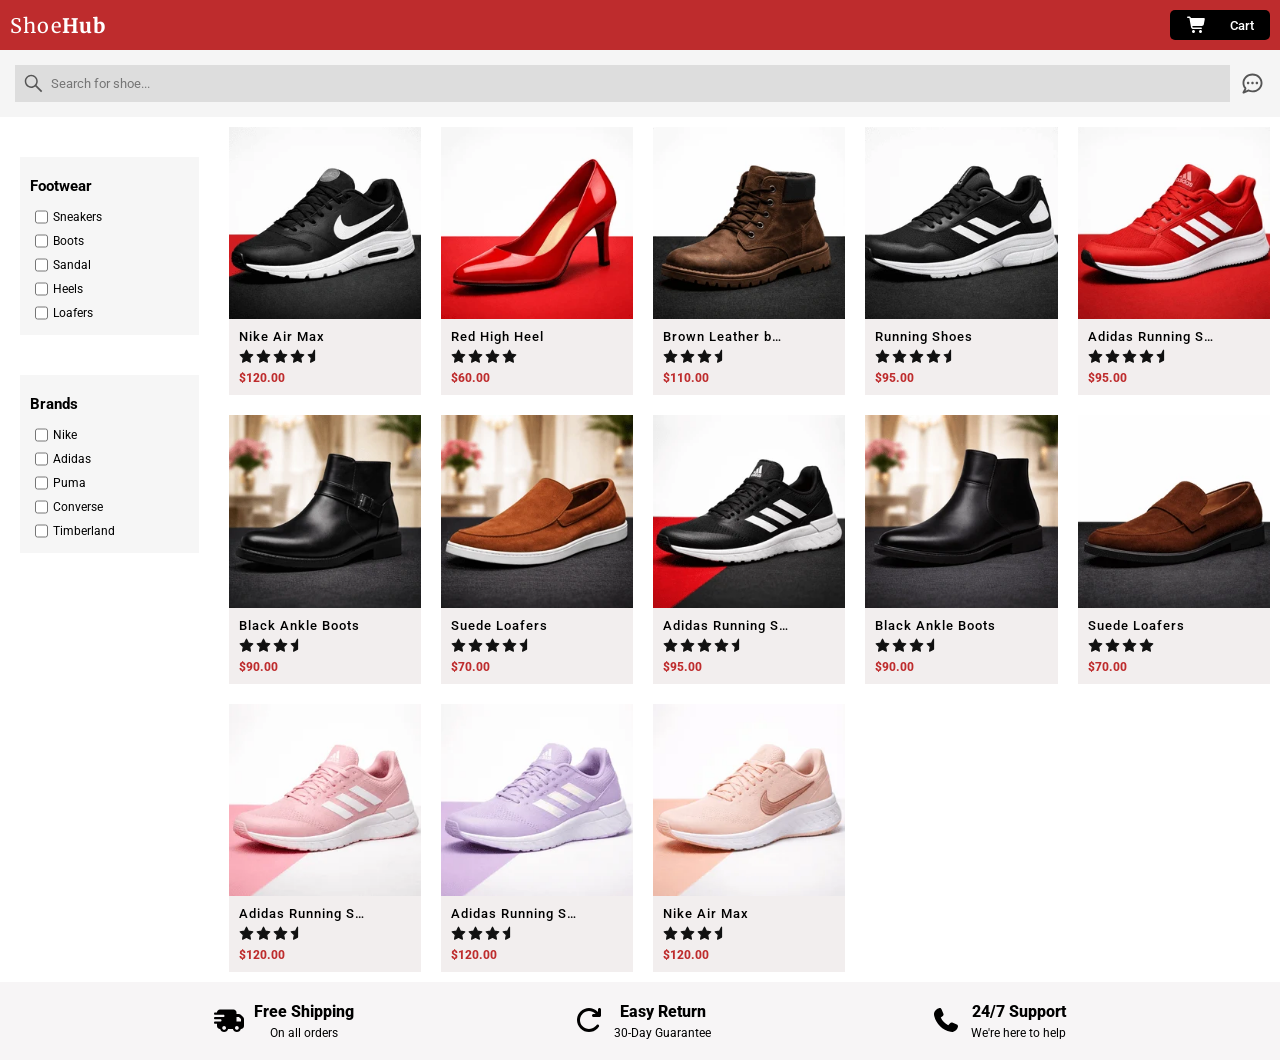
==== index.html @ 01b96611 "Added a footer" ====
<!DOCTYPE html>
<html lang="en">

<head>
    <meta charset="UTF-8">
    <meta name="viewport" content="width=device-width, initial-scale=1.0">
    <meta name="keywords"
        content="streetwear sneakers, trendy shoes, sneaker shop, affordable kicks, men's sneakers, women's footwear, casual shoes, ShoeHub online store, shoes">
    <meta name="description"
        content="Shop stylish and affordable shoes at ShoeHub, your go-to online store for trendy sneakers, casual footwear, and everyday comfort">
    <link rel="stylesheet" href="assets/css/style.css">
    <link rel="stylesheet" href="assets/css/media.css">
    <!-- Fonts -->
    <link rel="preconnect" href="https://fonts.googleapis.com">
    <link rel="preconnect" href="https://fonts.gstatic.com" crossorigin>
    <link
        href="https://fonts.googleapis.com/css2?family=Merriweather:ital,opsz,wght@0,18..144,300..900;1,18..144,300..900&family=Montserrat:ital,wght@0,100..900;1,100..900&family=Roboto:ital,wght@0,100..900;1,100..900&display=swap"
        rel="stylesheet">
    <title>Shop</title>
</head>

<body>
    <header>
        <h1 class="logo">Shoe<span>Hub</span></h1>
        <div class="header__icon">
            <button class="header__btn btn"><img src="assets/icon/cart-shopping-solid-full.svg" alt="cart">
                Cart</button>
        </div>
    </header>

    <main>
        <nav>
            <div class="search__container">
                <img src="assets/icon/sistrix-brands-solid-full.svg" alt="search">
                <input type="search" placeholder="Search for shoe...">
            </div>
            <img src="assets/icon/comment-dots-regular-full.svg" alt="chat">
        </nav>
        <div class="container">
            <div class="list">
                <div class="footwear">
                    <h2 class="list__title">Footwear</h2>
                    <div class="footwear__item gen">
                        <input type="checkbox" name="shoe" id="sneaker">
                        <label for="sneaker">Sneakers</label>
                    </div>

                    <div class="footwear__item gen">
                        <input type="checkbox" name="shoe" id="boots">
                        <label for="boots">Boots</label>
                    </div>

                    <div class="footwear__item gen">
                        <input type="checkbox" name="shoe" id="sandal">
                        <label for="sandal">Sandal</label>
                    </div>

                    <div class="footwear__item gen">
                        <input type="checkbox" name="shoe" id="heels">
                        <label for="heels">Heels</label>
                    </div>

                    <div class="footwear__item gen">
                        <input type="checkbox" name="shoe" id="loafers">
                        <label for="loafers">Loafers</label>
                    </div>
                </div>

                <div class="brand">
                    <h2 class="list__title">Brands</h2>

                    <div class="brand__item gen">
                        <input type="checkbox" name="brand" id="nike">
                        <label for="nike">Nike</label>
                    </div>

                    <div class="brand__item gen">
                        <input type="checkbox" name="brand" id="adidas">
                        <label for="adidas">Adidas</label>
                    </div>

                    <div class="brand__item gen">
                        <input type="checkbox" name="brand" id="puma">
                        <label for="puma">Puma</label>
                    </div>

                    <div class="brand__item gen">
                        <input type="checkbox" name="brand" id="converse">
                        <label for="converse">Converse</label>
                    </div>

                    <div class="brand__item gen">
                        <input type="checkbox" name="brand" id="timberland">
                        <label for="timberland">Timberland</label>
                    </div>
                </div>
            </div>
            <div class="item__container">
                <div class="card">
                    <img src="assets/image/shop_item-1-mobile.webp" alt="Nike Air Max">
                    <div class="content">
                        <h3 class="name">Nike Air Max</h3>
                        <div class="rating">
                            <svg width="15" height="15">
                                <use href="/assets/icon/sprite.svg#full-star" />
                            </svg>
                            <svg width="15" height="15">
                                <use href="/assets/icon/sprite.svg#full-star" />
                            </svg>
                            <svg width="15" height="15">
                                <use href="/assets/icon/sprite.svg#full-star" />
                            </svg>
                            <svg width="15" height="15">
                                <use href="/assets/icon/sprite.svg#full-star" />
                            </svg>
                            <svg width="15" height="15">
                                <use href="/assets/icon/sprite.svg#half-star" />
                            </svg>
                        </div>
                        <p class="price">$120.00</p>
                    </div>
                </div>

                <div class="card">
                    <img src="assets/image/shop_item-2-mobile.webp" alt="Red high heel">
                    <div class="content">
                        <h3 class="name">Red High Heel</h3>
                        <div class="rating">
                            <svg width="15" height="15">
                                <use href="/assets/icon/sprite.svg#full-star" />
                            </svg>
                            <svg width="15" height="15">
                                <use href="/assets/icon/sprite.svg#full-star" />
                            </svg>
                            <svg width="15" height="15">
                                <use href="/assets/icon/sprite.svg#full-star" />
                            </svg>
                            <svg width="15" height="15">
                                <use href="/assets/icon/sprite.svg#full-star" />
                            </svg>
                        </div>
                        <p class="price">$60.00</p>
                    </div>
                </div>

                <div class="card">
                    <img src="assets/image/shop_item-3-mobile.webp" alt="Brown Leather Boots">
                    <div class="content">
                        <h3 class="name">Brown Leather boots</h3>
                        <div class="rating">
                            <svg width="15" height="15">
                                <use href="/assets/icon/sprite.svg#full-star" />
                            </svg>
                            <svg width="15" height="15">
                                <use href="/assets/icon/sprite.svg#full-star" />
                            </svg>
                            <svg width="15" height="15">
                                <use href="/assets/icon/sprite.svg#full-star" />
                            </svg>
                            <svg width="15" height="15">
                                <use href="/assets/icon/sprite.svg#half-star" />
                            </svg>
                        </div>
                        <p class="price">$110.00</p>
                    </div>
                </div>

                <div class="card">
                    <img src="assets/image/shop_item-4-mobile.webp" alt="Running Shoe">
                    <div class="content">
                        <h3 class="name">Running Shoes</h3>
                        <div class="rating">
                            <svg width="15" height="15">
                                <use href="/assets/icon/sprite.svg#full-star" />
                            </svg>
                            <svg width="15" height="15">
                                <use href="/assets/icon/sprite.svg#full-star" />
                            </svg>
                            <svg width="15" height="15">
                                <use href="/assets/icon/sprite.svg#full-star" />
                            </svg>
                            <svg width="15" height="15">
                                <use href="/assets/icon/sprite.svg#full-star" />
                            </svg>
                            <svg width="15" height="15">
                                <use href="/assets/icon/sprite.svg#half-star" />
                            </svg>
                        </div>
                        <p class="price">$95.00</p>
                    </div>
                </div>

                <div class="card">
                    <img src="assets/image/shop_item-5-mobile.webp" alt="Adidas Running Shoes">
                    <div class="content">
                        <h3 class="name">Adidas Running Shoes</h3>
                        <div class="rating">
                            <svg width="15" height="15">
                                <use href="/assets/icon/sprite.svg#full-star" />
                            </svg>
                            <svg width="15" height="15">
                                <use href="/assets/icon/sprite.svg#full-star" />
                            </svg>
                            <svg width="15" height="15">
                                <use href="/assets/icon/sprite.svg#full-star" />
                            </svg>
                            <svg width="15" height="15">
                                <use href="/assets/icon/sprite.svg#full-star" />
                            </svg>
                            <svg width="15" height="15">
                                <use href="/assets/icon/sprite.svg#half-star" />
                            </svg>
                        </div>
                        <p class="price">$95.00</p>
                    </div>
                </div>

                <div class="card">
                    <img src="assets/image/shop_item-6-mobile.webp" alt="Black Ankle Boots">
                    <div class="content">
                        <h3 class="name">Black Ankle Boots</h3>
                        <div class="rating">
                            <svg width="15" height="15">
                                <use href="/assets/icon/sprite.svg#full-star" />
                            </svg>
                            <svg width="15" height="15">
                                <use href="/assets/icon/sprite.svg#full-star" />
                            </svg>
                            <svg width="15" height="15">
                                <use href="/assets/icon/sprite.svg#full-star" />
                            </svg>
                            <svg width="15" height="15">
                                <use href="/assets/icon/sprite.svg#half-star" />
                            </svg>
                        </div>
                        <p class="price">$90.00</p>
                    </div>
                </div>

                <div class="card">
                    <img src="assets/image/shop_item-7-mobile.webp" alt="Suede Loafers">
                    <div class="content">
                        <h3 class="name">Suede Loafers</h3>
                        <div class="rating">
                            <svg width="15" height="15">
                                <use href="/assets/icon/sprite.svg#full-star" />
                            </svg>
                            <svg width="15" height="15">
                                <use href="/assets/icon/sprite.svg#full-star" />
                            </svg>
                            <svg width="15" height="15">
                                <use href="/assets/icon/sprite.svg#full-star" />
                            </svg>
                            <svg width="15" height="15">
                                <use href="/assets/icon/sprite.svg#full-star" />
                            </svg>
                            <svg width="15" height="15">
                                <use href="/assets/icon/sprite.svg#half-star" />
                            </svg>
                        </div>
                        <p class="price">$70.00</p>
                    </div>
                </div>

                <div class="card">
                    <img src="assets/image/shop_item-8-mobile.webp" alt="Adidas Running Shoe">
                    <div class="content">
                        <h3 class="name">Adidas Running Shoe</h3>
                        <div class="rating">
                            <svg width="15" height="15">
                                <use href="/assets/icon/sprite.svg#full-star" />
                            </svg>
                            <svg width="15" height="15">
                                <use href="/assets/icon/sprite.svg#full-star" />
                            </svg>
                            <svg width="15" height="15">
                                <use href="/assets/icon/sprite.svg#full-star" />
                            </svg>
                            <svg width="15" height="15">
                                <use href="/assets/icon/sprite.svg#full-star" />
                            </svg>
                            <svg width="15" height="15">
                                <use href="/assets/icon/sprite.svg#half-star" />
                            </svg>
                        </div>
                        <p class="price">$95.00</p>
                    </div>
                </div>

                <div class="card">
                    <img src="assets/image/shop_item-9-mobile.webp" alt="Black Ankle Boots">
                    <div class="content">
                        <h3 class="name">Black Ankle Boots</h3>
                        <div class="rating">
                            <svg width="15" height="15">
                                <use href="/assets/icon/sprite.svg#full-star" />
                            </svg>
                            <svg width="15" height="15">
                                <use href="/assets/icon/sprite.svg#full-star" />
                            </svg>
                            <svg width="15" height="15">
                                <use href="/assets/icon/sprite.svg#full-star" />
                            </svg>
                            <svg width="15" height="15">
                                <use href="/assets/icon/sprite.svg#half-star" />
                            </svg>
                        </div>
                        <p class="price">$90.00</p>
                    </div>
                </div>

                <div class="card">
                    <img src="assets/image/shop_item-10-mobile.webp" alt="Suede Loafers">
                    <div class="content">
                        <h3 class="name">Suede Loafers</h3>
                        <div class="rating">
                            <svg width="15" height="15">
                                <use href="/assets/icon/sprite.svg#full-star" />
                            </svg>
                            <svg width="15" height="15">
                                <use href="/assets/icon/sprite.svg#full-star" />
                            </svg>
                            <svg width="15" height="15">
                                <use href="/assets/icon/sprite.svg#full-star" />
                            </svg>
                            <svg width="15" height="15">
                                <use href="/assets/icon/sprite.svg#full-star" />
                            </svg>
                        </div>
                        <p class="price">$70.00</p>
                    </div>
                </div>

                <div class="card">
                    <img src="assets/image/shop_item-11-mobile.webp" alt="Adidas Running Shoe for Women Pink">
                    <div class="content">
                        <h3 class="name">Adidas Running Shoe Pink</h3>
                        <div class="rating">
                            <svg width="15" height="15">
                                <use href="/assets/icon/sprite.svg#full-star" />
                            </svg>
                            <svg width="15" height="15">
                                <use href="/assets/icon/sprite.svg#full-star" />
                            </svg>
                            <svg width="15" height="15">
                                <use href="/assets/icon/sprite.svg#full-star" />
                            </svg>
                            <svg width="15" height="15">
                                <use href="/assets/icon/sprite.svg#half-star" />
                            </svg>
                        </div>
                        <p class="price">$120.00</p>
                    </div>
                </div>

                <div class="card">
                    <img src="assets/image/shop_item-12-mobile.webp" alt="Adidas Running Shoe for Women Purple">
                    <div class="content">
                        <h3 class="name">Adidas Running Shoe Purple</h3>
                        <div class="rating">
                            <svg width="15" height="15">
                                <use href="/assets/icon/sprite.svg#full-star" />
                            </svg>
                            <svg width="15" height="15">
                                <use href="/assets/icon/sprite.svg#full-star" />
                            </svg>
                            <svg width="15" height="15">
                                <use href="/assets/icon/sprite.svg#full-star" />
                            </svg>
                            <svg width="15" height="15">
                                <use href="/assets/icon/sprite.svg#half-star" />
                            </svg>
                        </div>
                        <p class="price">$120.00</p>
                    </div>
                </div>

                <div class="card">
                    <img src="assets/image/shop_item-13-mobile.webp" alt="Nike Air Max for Women">
                    <div class="content">
                        <h3 class="name">Nike Air Max</h3>
                        <div class="rating">
                            <svg width="15" height="15">
                                <use href="/assets/icon/sprite.svg#full-star" />
                            </svg>
                            <svg width="15" height="15">
                                <use href="/assets/icon/sprite.svg#full-star" />
                            </svg>
                            <svg width="15" height="15">
                                <use href="/assets/icon/sprite.svg#full-star" />
                            </svg>
                            <svg width="15" height="15">
                                <use href="/assets/icon/sprite.svg#half-star" />
                            </svg>
                        </div>
                        <p class="price">$120.00</p>
                    </div>
                </div>

            </div>
        </div>
    </main>
    <footer>
        <div class="service__container">
            <div class="service">
                <div class="service__icon">
                    <img src="/assets/icon/truck-fast-solid-full.svg" alt="Delivery truck">
                </div>
                <p><span>Free Shipping</span>On all orders</p>
            </div>
            <div class="service">
                <div class="service__icon">
                    <img src="/assets/icon/arrow-rotate-right-solid-full.svg" alt="Return service">
                </div>
                <p><span>Easy Return</span>30-Day Guarantee</p>
            </div>
            <div class="service">
                <div class="service__icon">
                    <img src="/assets/icon/phone-solid-full.svg" alt="Phone support">
                </div>
                <p><span>24/7 Support</span>We're here to help</p>
            </div>
        </div>
    </footer>
</body>

</html>
---- assets/css/style.css ----
* {
    margin: 0;
    padding: 0;
    box-sizing: border-box;
}

html {
    font-size: 62.5%;
    /* 16 * 0.625 = 10px */
}

body {
    font-family: "Roboto", sans-serif;
}

header {
    padding: 1rem;
    display: flex;
    justify-content: space-between;
    align-items: center;
    background-color: #be2c2d;
    color: #ffffff;
}

.logo {
    font-family: "Merriweather", sans-serif;
    font-weight: 400;
    letter-spacing: 1px;
}

.logo span {
    font-weight: 800;
}

.header__icon {
    width: 25%;
    max-width: 100px;
}

.header__btn img {
    width: 20px;
    object-fit: contain;
}

.header__btn {
    width: 100%;
    padding: 0.5rem;
    display: flex;
    justify-content: space-around;
    align-items: center;
    border: none;
    outline: none;
    font-family: "Roboto", sans-serif;
    font-weight: 500;
    border-radius: 5px;
    background-color: #000000;
    color: #ffffff;
}

nav {
    position: sticky;
    top: 0;
    z-index: 100;
    padding: 1rem;
    display: flex;
    justify-content: space-between;
    background-color: #f5f5f5;

}

.search__container {
    border: 1px solid #ddd;
    padding: 0 0.5rem;
    display: flex;
    border-radius: 20px;
    background-color: #ddd;
}

input[type="search"] {
    border: none;
    outline: none;
    padding: 0.5rem;
    font-family: "Roboto", sans-serif;
    border-radius: 12px;
    background-color: #ddd;
}

.search__container:focus-within {
    width: 90%;
    transition: 0.2s;
}

input[type="search"]:focus {
    width: 100%;
}

.search__container img {
    width: 25px;
}

nav img {
    width: 25px;
}

.item__container {
    padding: 1rem;
    width: 100%;
    display: grid;
    grid-template-columns: 1fr 1fr;
    gap: 10px;
}

.card {
    display: flex;
    flex-direction: column;
    background-color: #f2eeee;
}

.card img {
    width: 100%;
    object-fit: cover;
}

.content {
    width: 100%;
    padding: 1rem;
    display: flex;
    flex-direction: column;
    gap: 5px;
}

.name {
    font-size: 1.3rem;
    font-weight: 500;
    letter-spacing: 1px;
    white-space: nowrap;
    overflow: hidden;
    text-overflow: ellipsis;
    width: 125px;
}

.rating {
    width: 100%;
}

.price {
    font-size: 1.2rem;
    font-weight: 800;
    color: #be2c2d;
}

.service__container {
    width: 100%;
    display: flex;
    justify-content: space-around;
    background-color: #f7f5f6;
}

.service {
    padding: 10px;
    display: flex;
    flex-direction: column;
    justify-content: center;
    align-items: center;
    gap: 10px;
    text-align: center;
}


.service__icon img {
    width: 30px;

}

.service p span {
    margin-bottom: 5px;
    display: block;
    font-size: 1.6rem;
    font-weight: 800;

}

.service p {
    font-size: 1.2rem;
}

.list {
    display: none;
}
---- assets/css/media.css ----
@media (min-width:500px) {
    .service__container {
        padding: 10px 20px;
        justify-content: space-between;
    }

    .service {
        flex-direction: row;
    }

}

@media (min-width:600px) {
    nav {
        padding: 1.5rem;
    }

    .search__container {
        min-width: 250px;
    }

    input[type="search"] {
        width: 100%;
    }

    .item__container {
        grid-template-columns: repeat(3, 1fr)
    }

}

@media (min-width:768px) {
    .search__container {
        margin-right: 10px;
        width: 100%;
        border-radius: unset;
        padding: 0.5rem;
    }

    input[type="search"] {
        border-radius: unset;
    }

    .item__container {
        grid-template-columns: repeat(4, 1fr)
    }

    .search__container:focus-within {
        width: 100%;
        transition: 0.2s;
    }

    .service__container {
        justify-content: center;
        gap: 10rem;
    }


}

@media (min-width:1000px) {

    .container {
        display: flex;
    }

    .list {
        position: sticky;
        top: 60px;
        align-self: flex-start;
        width: 40%;
        padding: 2rem;
        display: flex;
        flex-direction: column;
    }

    .footwear,
    .brand {
        margin: 2rem 0;
        padding: 1rem;
        background-color: #f6f6f6;
    }

    .list__title {
        margin: 1rem 0;
    }

    .gen {
        padding: 0.5rem;
        display: flex;
        align-content: center;
        gap: 5px;
    }

    .gen label {
        font-size: 1.2rem;
    }

    .item__container {
        gap: 20px;
    }

    .card {
        cursor: pointer;
    }

    .card:hover {
        transform: scale(1.05);
    }

    .card:active {
        transform: scale(1);
    }

    .service__container {
        gap: 20rem;
    }
}

@media (min-width:1200px) {
    .list {
        width: 20%;
    }

    .item__container {
        grid-template-columns: repeat(5, 1fr)
    }
}

@media (min-width:1400px) {

    .item__container {
        grid-template-columns: repeat(6, 1fr)
    }
}
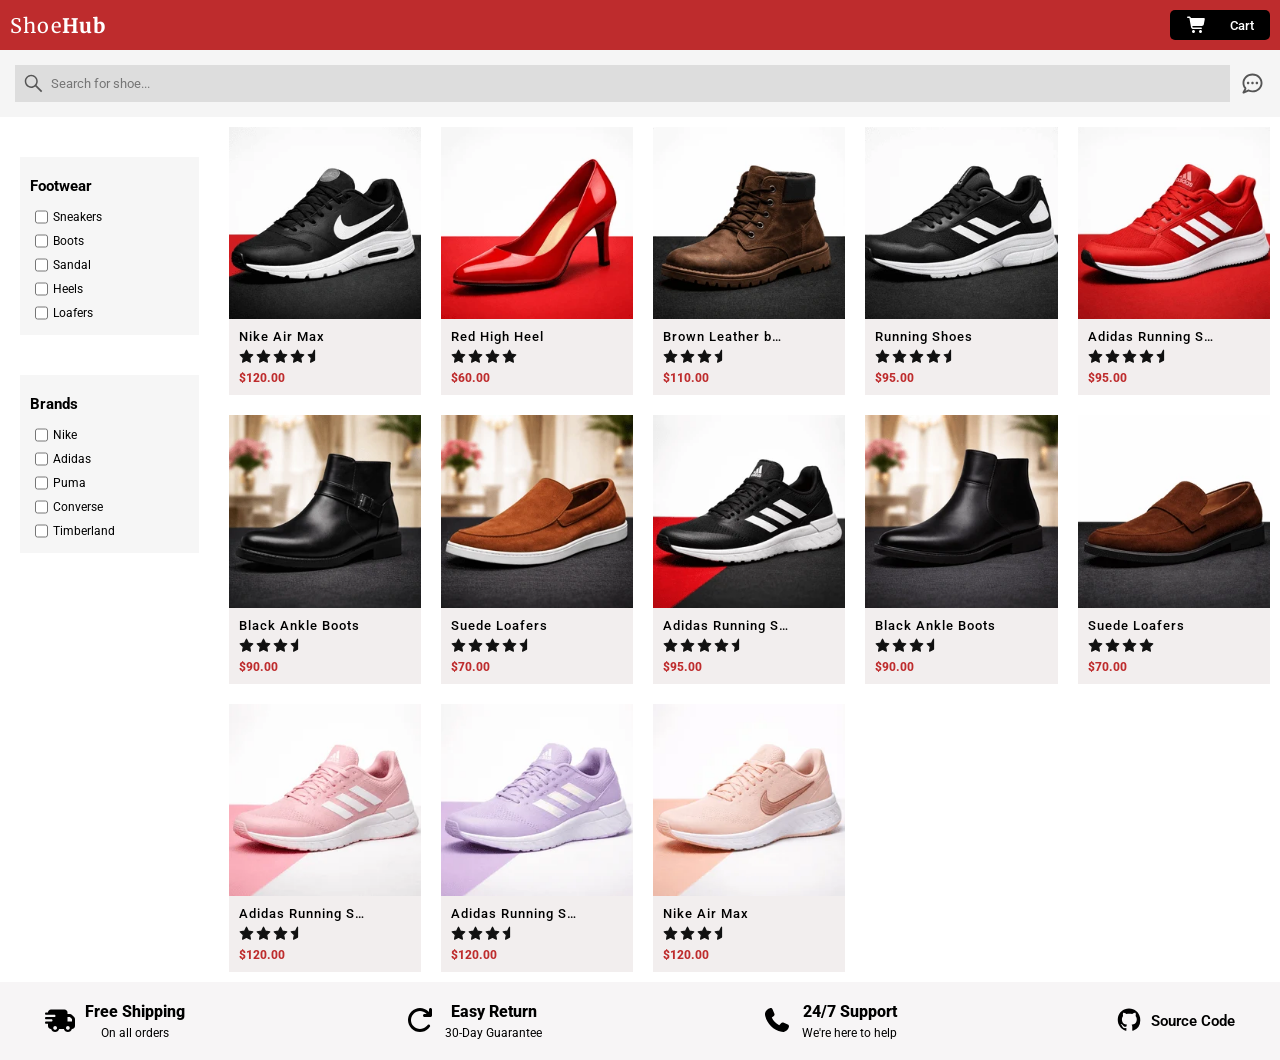
==== commit 149a3993: "Source code link added" ====
--- a/index.html
+++ b/index.html
@@ -420,6 +420,16 @@
                 </div>
                 <p><span>24/7 Support</span>We're here to help</p>
             </div>
+
+            <div class="service">
+                <div class="service__icon">
+                    <svg width="24" height="24">
+                        <use href="/assets/icon/sprite.svg#github-icon" />
+                    </svg>
+                </div>
+                <a href="https://github.com/kibikun/shop-demo" target="_blank" rel="noopener noreferrer"
+                    aria-label="Route to source code">Source Code</a>
+            </div>
         </div>
     </footer>
 </body>
--- a/assets/css/style.css
+++ b/assets/css/style.css
@@ -169,7 +169,6 @@
 
 .service__icon img {
     width: 30px;
-
 }
 
 .service p span {
@@ -184,6 +183,18 @@
     font-size: 1.2rem;
 }
 
+.service a {
+    text-decoration: none;
+    color: #000000;
+    font-size: 1.5rem;
+    font-weight: 600;
+}
+
+.service a:hover {
+    text-decoration: underline;
+    text-underline-offset: 5px;
+}
+
 .list {
     display: none;
 }
--- a/assets/css/media.css
+++ b/assets/css/media.css
@@ -1,4 +1,6 @@
-@media (min-width:500px) {
+@media (min-width:31.25rem)
+/* 500px / 16 = 31.25 */
+    {
     .service__container {
         padding: 10px 20px;
         justify-content: space-between;
@@ -10,7 +12,9 @@
 
 }
 
-@media (min-width:600px) {
+@media (min-width:37.5rem)
+/* 600px / 16 = 37.5 */
+    {
     nav {
         padding: 1.5rem;
     }
@@ -29,7 +33,9 @@
 
 }
 
-@media (min-width:768px) {
+@media (min-width:48rem)
+/* 768px / 16 = 48 */
+    {
     .search__container {
         margin-right: 10px;
         width: 100%;
@@ -58,7 +64,9 @@
 
 }
 
-@media (min-width:1000px) {
+@media (min-width:62.5rem)
+/* 1000px  / 16 = 62.5 */
+    {
 
     .container {
         display: flex;
@@ -117,7 +125,9 @@
     }
 }
 
-@media (min-width:1200px) {
+@media (min-width:75rem)
+/* 1200px / 16 =  */
+    {
     .list {
         width: 20%;
     }
@@ -127,7 +137,9 @@
     }
 }
 
-@media (min-width:1400px) {
+@media (min-width:87.5rem)
+/* 1400px / 16  = 87.5*/
+    {
 
     .item__container {
         grid-template-columns: repeat(6, 1fr)
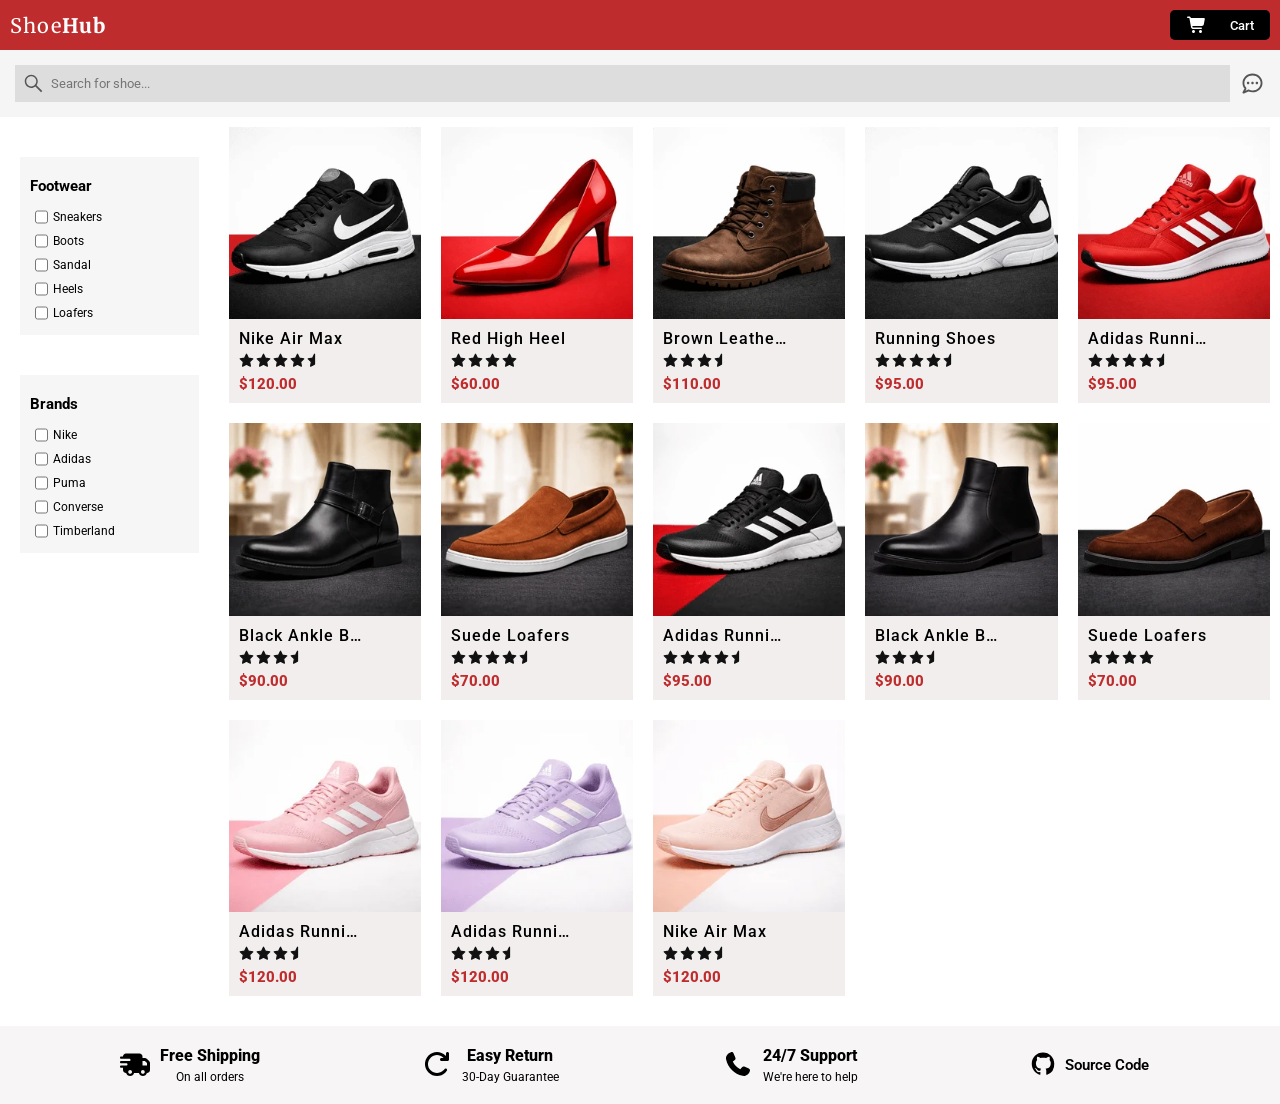
==== commit b54f6f8f: "Convert h3 to h2 for better accessibility" ====
--- a/index.html
+++ b/index.html
@@ -99,7 +99,7 @@
                 <div class="card">
                     <img src="assets/image/shop_item-1-mobile.webp" alt="Nike Air Max">
                     <div class="content">
-                        <h3 class="name">Nike Air Max</h3>
+                        <h2 class="name">Nike Air Max</h2>
                         <div class="rating">
                             <svg width="15" height="15">
                                 <use href="/assets/icon/sprite.svg#full-star" />
@@ -124,7 +124,7 @@
                 <div class="card">
                     <img src="assets/image/shop_item-2-mobile.webp" alt="Red high heel">
                     <div class="content">
-                        <h3 class="name">Red High Heel</h3>
+                        <h2 class="name">Red High Heel</h2>
                         <div class="rating">
                             <svg width="15" height="15">
                                 <use href="/assets/icon/sprite.svg#full-star" />
@@ -146,7 +146,7 @@
                 <div class="card">
                     <img src="assets/image/shop_item-3-mobile.webp" alt="Brown Leather Boots">
                     <div class="content">
-                        <h3 class="name">Brown Leather boots</h3>
+                        <h2 class="name">Brown Leather boots</h2>
                         <div class="rating">
                             <svg width="15" height="15">
                                 <use href="/assets/icon/sprite.svg#full-star" />
@@ -168,7 +168,7 @@
                 <div class="card">
                     <img src="assets/image/shop_item-4-mobile.webp" alt="Running Shoe">
                     <div class="content">
-                        <h3 class="name">Running Shoes</h3>
+                        <h2 class="name">Running Shoes</h2>
                         <div class="rating">
                             <svg width="15" height="15">
                                 <use href="/assets/icon/sprite.svg#full-star" />
@@ -193,7 +193,7 @@
                 <div class="card">
                     <img src="assets/image/shop_item-5-mobile.webp" alt="Adidas Running Shoes">
                     <div class="content">
-                        <h3 class="name">Adidas Running Shoes</h3>
+                        <h2 class="name">Adidas Running Shoes</h2>
                         <div class="rating">
                             <svg width="15" height="15">
                                 <use href="/assets/icon/sprite.svg#full-star" />
@@ -218,7 +218,7 @@
                 <div class="card">
                     <img src="assets/image/shop_item-6-mobile.webp" alt="Black Ankle Boots">
                     <div class="content">
-                        <h3 class="name">Black Ankle Boots</h3>
+                        <h2 class="name">Black Ankle Boots</h2>
                         <div class="rating">
                             <svg width="15" height="15">
                                 <use href="/assets/icon/sprite.svg#full-star" />
@@ -240,7 +240,7 @@
                 <div class="card">
                     <img src="assets/image/shop_item-7-mobile.webp" alt="Suede Loafers">
                     <div class="content">
-                        <h3 class="name">Suede Loafers</h3>
+                        <h2 class="name">Suede Loafers</h2>
                         <div class="rating">
                             <svg width="15" height="15">
                                 <use href="/assets/icon/sprite.svg#full-star" />
@@ -265,7 +265,7 @@
                 <div class="card">
                     <img src="assets/image/shop_item-8-mobile.webp" alt="Adidas Running Shoe">
                     <div class="content">
-                        <h3 class="name">Adidas Running Shoe</h3>
+                        <h2 class="name">Adidas Running Shoe</h2>
                         <div class="rating">
                             <svg width="15" height="15">
                                 <use href="/assets/icon/sprite.svg#full-star" />
@@ -290,7 +290,7 @@
                 <div class="card">
                     <img src="assets/image/shop_item-9-mobile.webp" alt="Black Ankle Boots">
                     <div class="content">
-                        <h3 class="name">Black Ankle Boots</h3>
+                        <h2 class="name">Black Ankle Boots</h2>
                         <div class="rating">
                             <svg width="15" height="15">
                                 <use href="/assets/icon/sprite.svg#full-star" />
@@ -312,7 +312,7 @@
                 <div class="card">
                     <img src="assets/image/shop_item-10-mobile.webp" alt="Suede Loafers">
                     <div class="content">
-                        <h3 class="name">Suede Loafers</h3>
+                        <h2 class="name">Suede Loafers</h2>
                         <div class="rating">
                             <svg width="15" height="15">
                                 <use href="/assets/icon/sprite.svg#full-star" />
@@ -334,7 +334,7 @@
                 <div class="card">
                     <img src="assets/image/shop_item-11-mobile.webp" alt="Adidas Running Shoe for Women Pink">
                     <div class="content">
-                        <h3 class="name">Adidas Running Shoe Pink</h3>
+                        <h2 class="name">Adidas Running Shoe Pink</h2>
                         <div class="rating">
                             <svg width="15" height="15">
                                 <use href="/assets/icon/sprite.svg#full-star" />
@@ -356,7 +356,7 @@
                 <div class="card">
                     <img src="assets/image/shop_item-12-mobile.webp" alt="Adidas Running Shoe for Women Purple">
                     <div class="content">
-                        <h3 class="name">Adidas Running Shoe Purple</h3>
+                        <h2 class="name">Adidas Running Shoe Purple</h2>
                         <div class="rating">
                             <svg width="15" height="15">
                                 <use href="/assets/icon/sprite.svg#full-star" />
@@ -378,7 +378,7 @@
                 <div class="card">
                     <img src="assets/image/shop_item-13-mobile.webp" alt="Nike Air Max for Women">
                     <div class="content">
-                        <h3 class="name">Nike Air Max</h3>
+                        <h2 class="name">Nike Air Max</h2>
                         <div class="rating">
                             <svg width="15" height="15">
                                 <use href="/assets/icon/sprite.svg#full-star" />
--- a/assets/css/style.css
+++ b/assets/css/style.css
@@ -57,6 +57,10 @@
     color: #ffffff;
 }
 
+.container {
+    margin-bottom: 2rem;
+}
+
 nav {
     position: sticky;
     top: 0;
@@ -130,7 +134,7 @@
 }
 
 .name {
-    font-size: 1.3rem;
+    font-size: 1.6rem;
     font-weight: 500;
     letter-spacing: 1px;
     white-space: nowrap;
@@ -144,7 +148,7 @@
 }
 
 .price {
-    font-size: 1.2rem;
+    font-size: 1.5rem;
     font-weight: 800;
     color: #be2c2d;
 }
--- a/assets/css/media.css
+++ b/assets/css/media.css
@@ -4,10 +4,6 @@
     .service__container {
         padding: 10px 20px;
         justify-content: space-between;
-    }
-
-    .service {
-        flex-direction: row;
     }
 
 }
@@ -56,11 +52,9 @@
         transition: 0.2s;
     }
 
-    .service__container {
-        justify-content: center;
-        gap: 10rem;
+    .service {
+        flex-direction: row;
     }
-
 
 }
 
@@ -121,7 +115,7 @@
     }
 
     .service__container {
-        gap: 20rem;
+        gap: 10rem;
     }
 }
 
@@ -135,6 +129,15 @@
     .item__container {
         grid-template-columns: repeat(5, 1fr)
     }
+
+    .service__container {
+        justify-content: center;
+        gap: 10rem;
+    }
+
+    .service {
+        min-width: 200px;
+    }
 }
 
 @media (min-width:87.5rem)
@@ -144,4 +147,5 @@
     .item__container {
         grid-template-columns: repeat(6, 1fr)
     }
+
 }
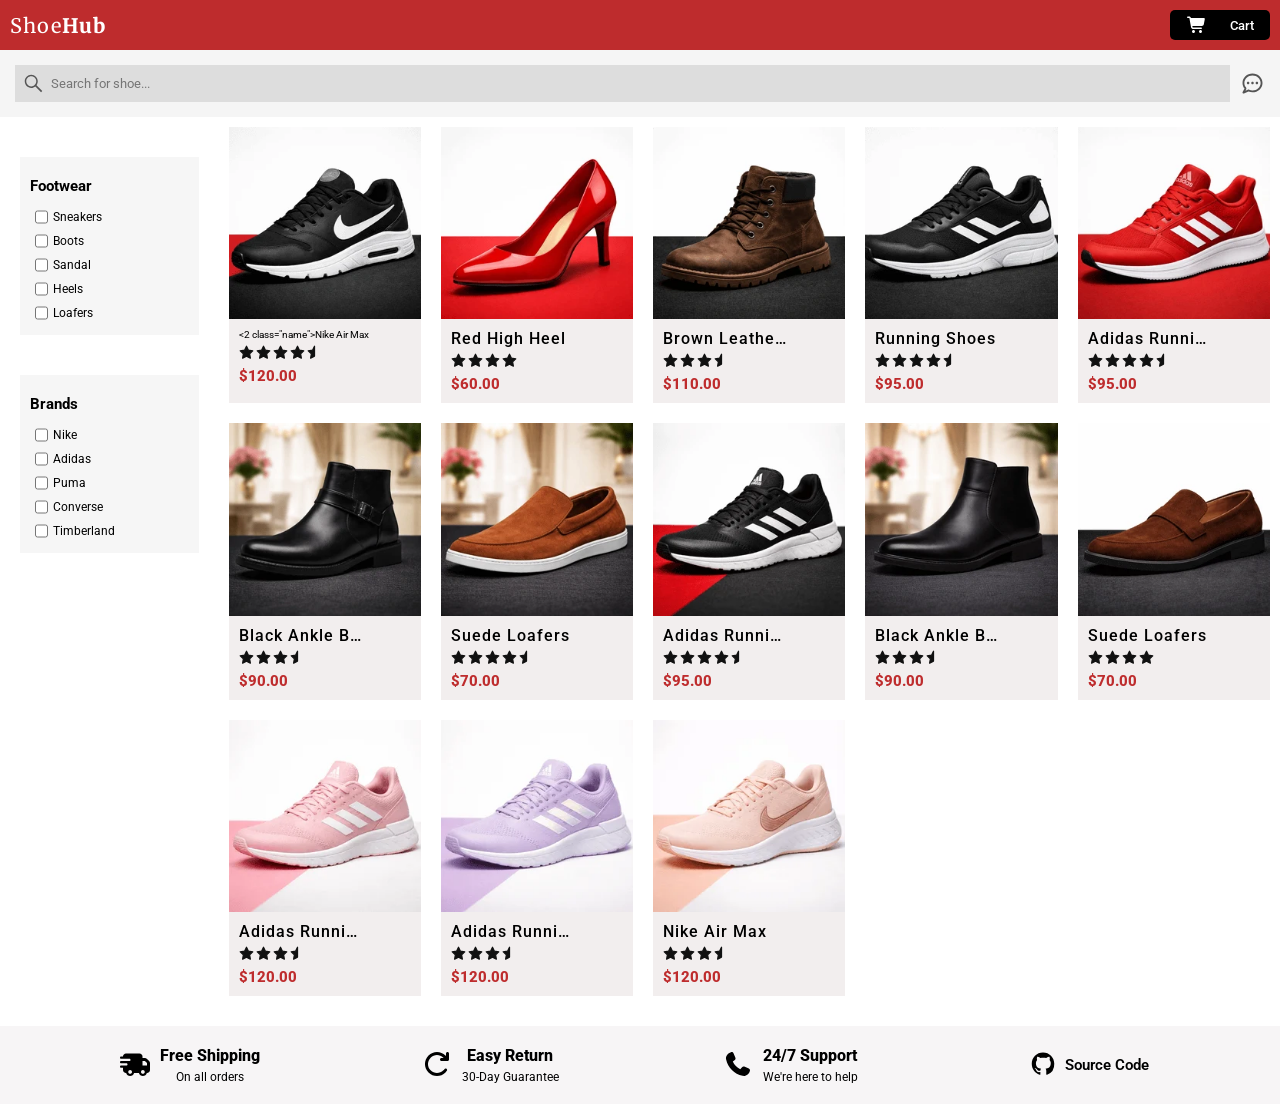
==== commit 215af980: "Replace h3 to h2 for proper heading structure" ====
--- a/index.html
+++ b/index.html
@@ -99,7 +99,7 @@
                 <div class="card">
                     <img src="assets/image/shop_item-1-mobile.webp" alt="Nike Air Max">
                     <div class="content">
-                        <h2 class="name">Nike Air Max</h2>
+                        <2 class="name">Nike Air Max</2>
                         <div class="rating">
                             <svg width="15" height="15">
                                 <use href="/assets/icon/sprite.svg#full-star" />
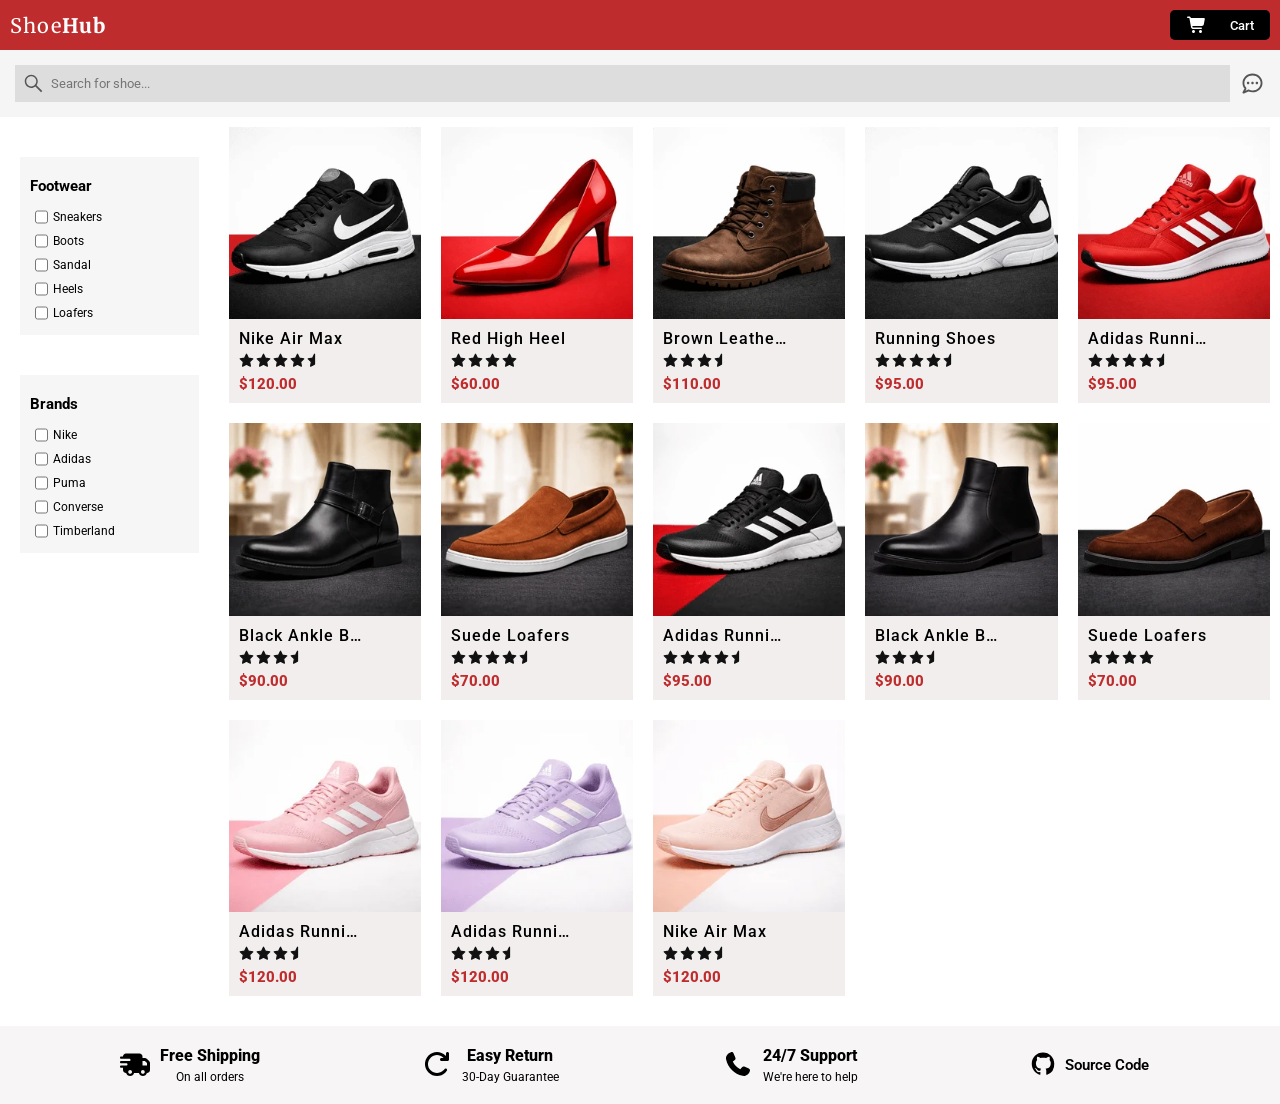
==== commit e949edbc: "Merge branch 'main' of https://github.com/kibikun/shop-demo" ====
--- a/index.html
+++ b/index.html
@@ -99,7 +99,7 @@
                 <div class="card">
                     <img src="assets/image/shop_item-1-mobile.webp" alt="Nike Air Max">
                     <div class="content">
-                        <2 class="name">Nike Air Max</2>
+                        <h2 class="name">Nike Air Max</h2>
                         <div class="rating">
                             <svg width="15" height="15">
                                 <use href="/assets/icon/sprite.svg#full-star" />
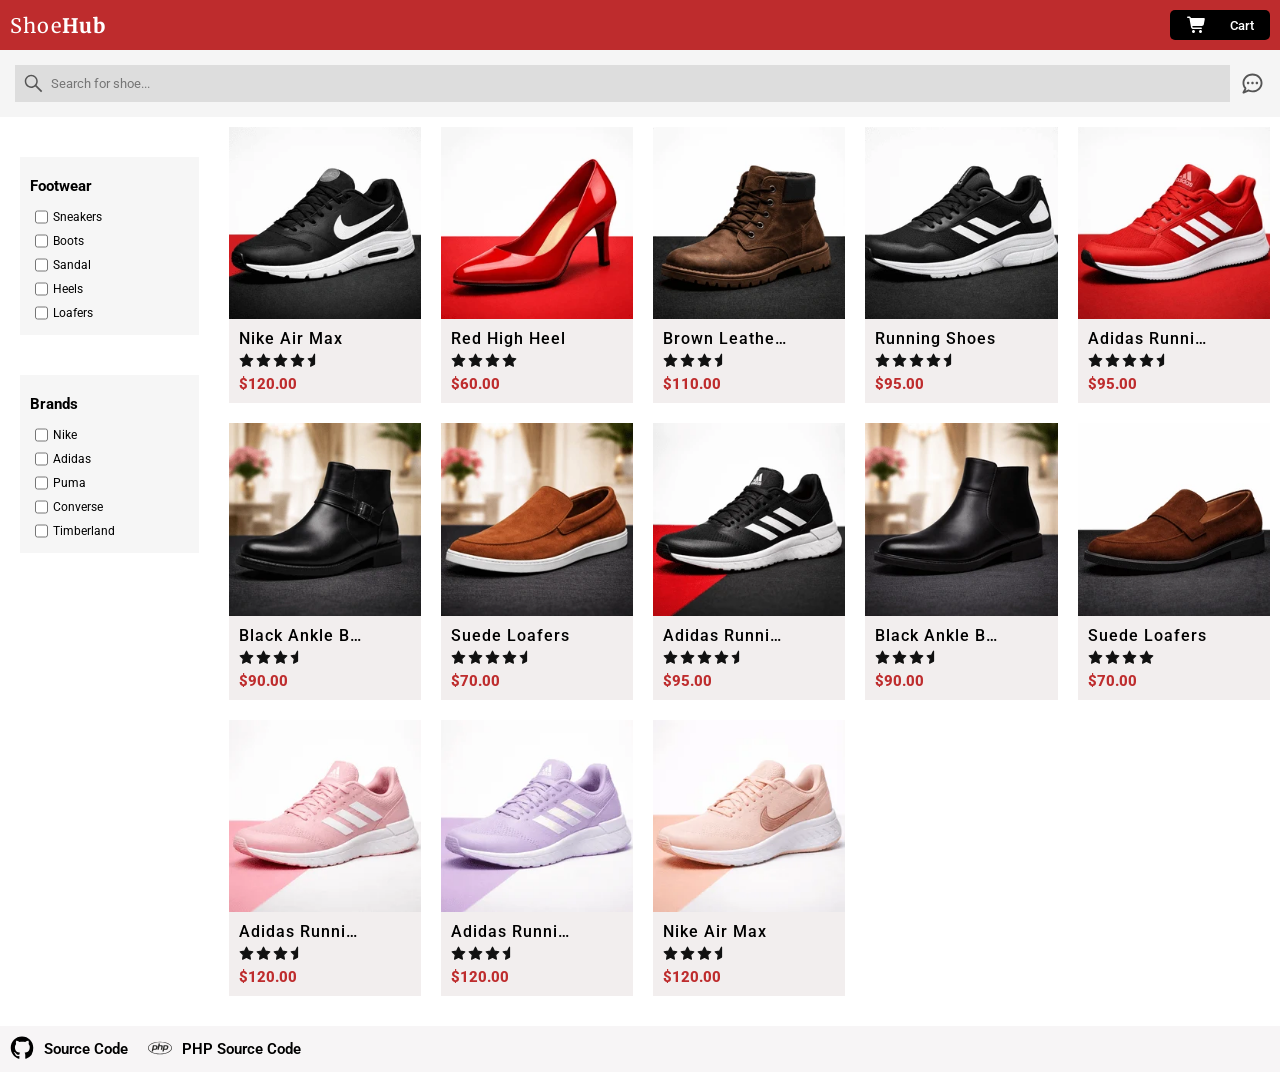
==== commit f563b091: "Remove the footer icons except for the source code" ====
--- a/index.html
+++ b/index.html
@@ -404,31 +404,22 @@
         <div class="service__container">
             <div class="service">
                 <div class="service__icon">
-                    <img src="/assets/icon/truck-fast-solid-full.svg" alt="Delivery truck">
-                </div>
-                <p><span>Free Shipping</span>On all orders</p>
-            </div>
-            <div class="service">
-                <div class="service__icon">
-                    <img src="/assets/icon/arrow-rotate-right-solid-full.svg" alt="Return service">
-                </div>
-                <p><span>Easy Return</span>30-Day Guarantee</p>
-            </div>
-            <div class="service">
-                <div class="service__icon">
-                    <img src="/assets/icon/phone-solid-full.svg" alt="Phone support">
-                </div>
-                <p><span>24/7 Support</span>We're here to help</p>
+                    <svg width="24" height="24">
+                        <use href="/assets/icon/sprite.svg#github-icon" />
+                    </svg>
+                </div>
+                <a href="https://github.com/kibikun/shop-demo" target="_blank" rel="noopener noreferrer"
+                    aria-label="Route to source code">Source Code</a>
             </div>
 
             <div class="service">
                 <div class="service__icon">
                     <svg width="24" height="24">
-                        <use href="/assets/icon/sprite.svg#github-icon" />
+                        <use href="/assets/icon/sprite.svg#php-icon" />
                     </svg>
                 </div>
-                <a href="https://github.com/kibikun/shop-demo" target="_blank" rel="noopener noreferrer"
-                    aria-label="Route to source code">Source Code</a>
+                <a href="https://github.com/kibikun/shop-demo-php" target="_blank" rel="noopener noreferrer"
+                    aria-label="Route to PHP source code">PHP Source Code</a>
             </div>
         </div>
     </footer>
--- a/assets/css/style.css
+++ b/assets/css/style.css
@@ -172,19 +172,7 @@
 
 
 .service__icon img {
-    width: 30px;
-}
-
-.service p span {
-    margin-bottom: 5px;
-    display: block;
-    font-size: 1.6rem;
-    font-weight: 800;
-
-}
-
-.service p {
-    font-size: 1.2rem;
+    width: 25px;
 }
 
 .service a {
--- a/assets/css/media.css
+++ b/assets/css/media.css
@@ -1,13 +1,3 @@
-@media (min-width:31.25rem)
-/* 500px / 16 = 31.25 */
-    {
-    .service__container {
-        padding: 10px 20px;
-        justify-content: space-between;
-    }
-
-}
-
 @media (min-width:37.5rem)
 /* 600px / 16 = 37.5 */
     {
@@ -26,6 +16,12 @@
     .item__container {
         grid-template-columns: repeat(3, 1fr)
     }
+
+
+    .service {
+        flex-direction: row;
+    }
+
 
 }
 
@@ -52,10 +48,9 @@
         transition: 0.2s;
     }
 
-    .service {
-        flex-direction: row;
+    .service__container {
+        justify-content: flex-start;
     }
-
 }
 
 @media (min-width:62.5rem)
@@ -113,10 +108,6 @@
     .card:active {
         transform: scale(1);
     }
-
-    .service__container {
-        gap: 10rem;
-    }
 }
 
 @media (min-width:75rem)
@@ -130,14 +121,6 @@
         grid-template-columns: repeat(5, 1fr)
     }
 
-    .service__container {
-        justify-content: center;
-        gap: 10rem;
-    }
-
-    .service {
-        min-width: 200px;
-    }
 }
 
 @media (min-width:87.5rem)
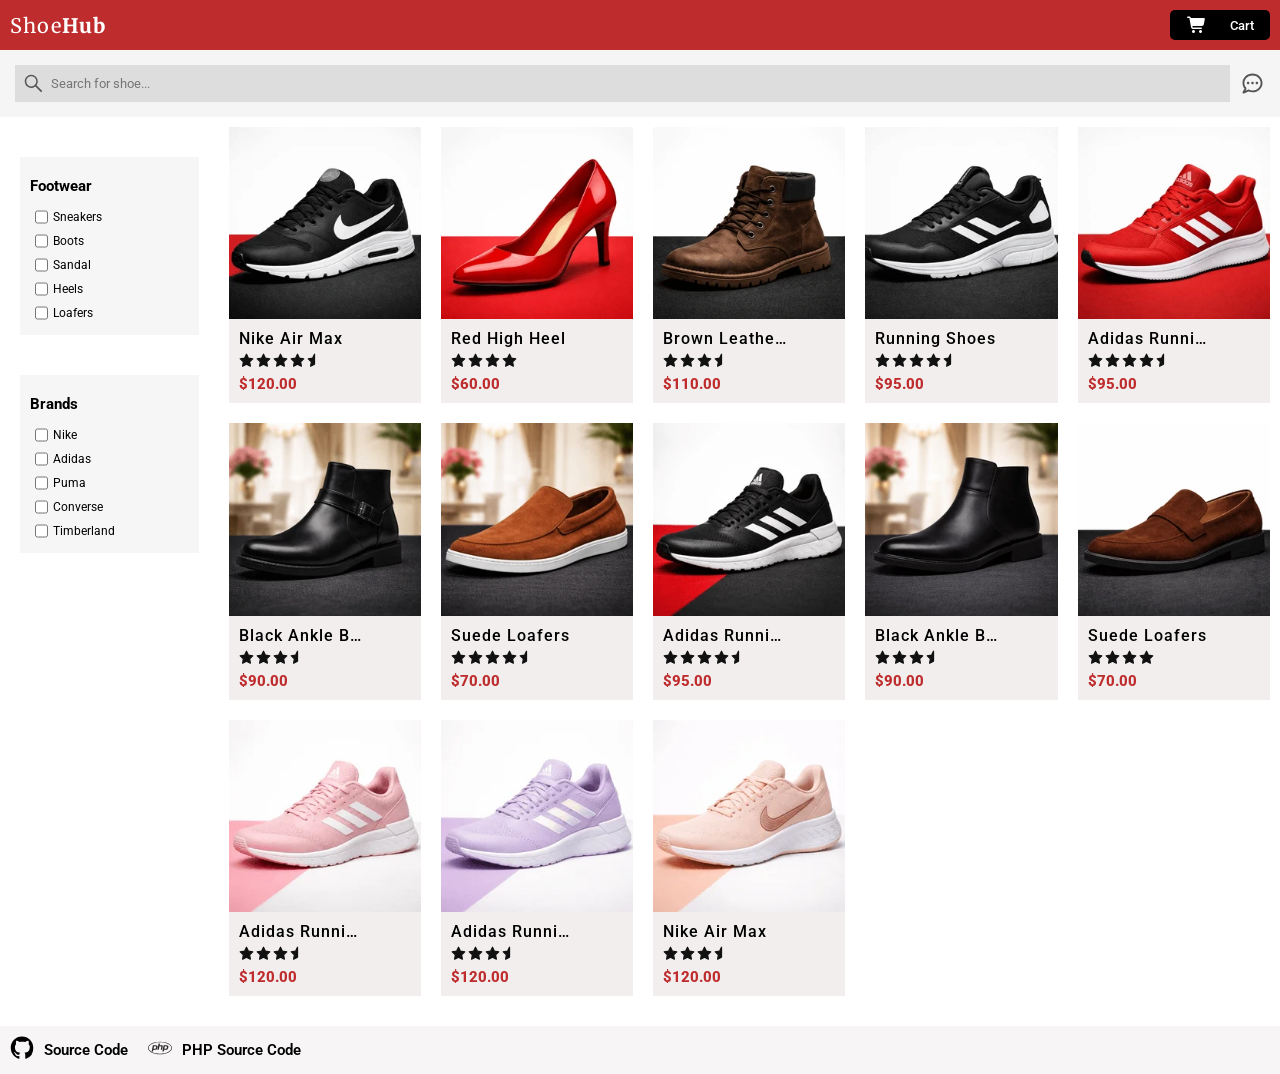
==== commit bdc0cf12: "Make Github and PHP icon clickable in footer for proper UI" ====
--- a/index.html
+++ b/index.html
@@ -102,19 +102,19 @@
                         <h2 class="name">Nike Air Max</h2>
                         <div class="rating">
                             <svg width="15" height="15">
-                                <use href="/assets/icon/sprite.svg#full-star" />
-                            </svg>
-                            <svg width="15" height="15">
-                                <use href="/assets/icon/sprite.svg#full-star" />
-                            </svg>
-                            <svg width="15" height="15">
-                                <use href="/assets/icon/sprite.svg#full-star" />
-                            </svg>
-                            <svg width="15" height="15">
-                                <use href="/assets/icon/sprite.svg#full-star" />
-                            </svg>
-                            <svg width="15" height="15">
-                                <use href="/assets/icon/sprite.svg#half-star" />
+                                <use href="assets/icon/sprite.svg#full-star" />
+                            </svg>
+                            <svg width="15" height="15">
+                                <use href="assets/icon/sprite.svg#full-star" />
+                            </svg>
+                            <svg width="15" height="15">
+                                <use href="assets/icon/sprite.svg#full-star" />
+                            </svg>
+                            <svg width="15" height="15">
+                                <use href="assets/icon/sprite.svg#full-star" />
+                            </svg>
+                            <svg width="15" height="15">
+                                <use href="assets/icon/sprite.svg#half-star" />
                             </svg>
                         </div>
                         <p class="price">$120.00</p>
@@ -127,16 +127,16 @@
                         <h2 class="name">Red High Heel</h2>
                         <div class="rating">
                             <svg width="15" height="15">
-                                <use href="/assets/icon/sprite.svg#full-star" />
-                            </svg>
-                            <svg width="15" height="15">
-                                <use href="/assets/icon/sprite.svg#full-star" />
-                            </svg>
-                            <svg width="15" height="15">
-                                <use href="/assets/icon/sprite.svg#full-star" />
-                            </svg>
-                            <svg width="15" height="15">
-                                <use href="/assets/icon/sprite.svg#full-star" />
+                                <use href="assets/icon/sprite.svg#full-star" />
+                            </svg>
+                            <svg width="15" height="15">
+                                <use href="assets/icon/sprite.svg#full-star" />
+                            </svg>
+                            <svg width="15" height="15">
+                                <use href="assets/icon/sprite.svg#full-star" />
+                            </svg>
+                            <svg width="15" height="15">
+                                <use href="assets/icon/sprite.svg#full-star" />
                             </svg>
                         </div>
                         <p class="price">$60.00</p>
@@ -149,16 +149,16 @@
                         <h2 class="name">Brown Leather boots</h2>
                         <div class="rating">
                             <svg width="15" height="15">
-                                <use href="/assets/icon/sprite.svg#full-star" />
-                            </svg>
-                            <svg width="15" height="15">
-                                <use href="/assets/icon/sprite.svg#full-star" />
-                            </svg>
-                            <svg width="15" height="15">
-                                <use href="/assets/icon/sprite.svg#full-star" />
-                            </svg>
-                            <svg width="15" height="15">
-                                <use href="/assets/icon/sprite.svg#half-star" />
+                                <use href="assets/icon/sprite.svg#full-star" />
+                            </svg>
+                            <svg width="15" height="15">
+                                <use href="assets/icon/sprite.svg#full-star" />
+                            </svg>
+                            <svg width="15" height="15">
+                                <use href="assets/icon/sprite.svg#full-star" />
+                            </svg>
+                            <svg width="15" height="15">
+                                <use href="assets/icon/sprite.svg#half-star" />
                             </svg>
                         </div>
                         <p class="price">$110.00</p>
@@ -171,19 +171,19 @@
                         <h2 class="name">Running Shoes</h2>
                         <div class="rating">
                             <svg width="15" height="15">
-                                <use href="/assets/icon/sprite.svg#full-star" />
-                            </svg>
-                            <svg width="15" height="15">
-                                <use href="/assets/icon/sprite.svg#full-star" />
-                            </svg>
-                            <svg width="15" height="15">
-                                <use href="/assets/icon/sprite.svg#full-star" />
-                            </svg>
-                            <svg width="15" height="15">
-                                <use href="/assets/icon/sprite.svg#full-star" />
-                            </svg>
-                            <svg width="15" height="15">
-                                <use href="/assets/icon/sprite.svg#half-star" />
+                                <use href="assets/icon/sprite.svg#full-star" />
+                            </svg>
+                            <svg width="15" height="15">
+                                <use href="assets/icon/sprite.svg#full-star" />
+                            </svg>
+                            <svg width="15" height="15">
+                                <use href="assets/icon/sprite.svg#full-star" />
+                            </svg>
+                            <svg width="15" height="15">
+                                <use href="assets/icon/sprite.svg#full-star" />
+                            </svg>
+                            <svg width="15" height="15">
+                                <use href="assets/icon/sprite.svg#half-star" />
                             </svg>
                         </div>
                         <p class="price">$95.00</p>
@@ -196,19 +196,19 @@
                         <h2 class="name">Adidas Running Shoes</h2>
                         <div class="rating">
                             <svg width="15" height="15">
-                                <use href="/assets/icon/sprite.svg#full-star" />
-                            </svg>
-                            <svg width="15" height="15">
-                                <use href="/assets/icon/sprite.svg#full-star" />
-                            </svg>
-                            <svg width="15" height="15">
-                                <use href="/assets/icon/sprite.svg#full-star" />
-                            </svg>
-                            <svg width="15" height="15">
-                                <use href="/assets/icon/sprite.svg#full-star" />
-                            </svg>
-                            <svg width="15" height="15">
-                                <use href="/assets/icon/sprite.svg#half-star" />
+                                <use href="assets/icon/sprite.svg#full-star" />
+                            </svg>
+                            <svg width="15" height="15">
+                                <use href="assets/icon/sprite.svg#full-star" />
+                            </svg>
+                            <svg width="15" height="15">
+                                <use href="assets/icon/sprite.svg#full-star" />
+                            </svg>
+                            <svg width="15" height="15">
+                                <use href="assets/icon/sprite.svg#full-star" />
+                            </svg>
+                            <svg width="15" height="15">
+                                <use href="assets/icon/sprite.svg#half-star" />
                             </svg>
                         </div>
                         <p class="price">$95.00</p>
@@ -221,16 +221,16 @@
                         <h2 class="name">Black Ankle Boots</h2>
                         <div class="rating">
                             <svg width="15" height="15">
-                                <use href="/assets/icon/sprite.svg#full-star" />
-                            </svg>
-                            <svg width="15" height="15">
-                                <use href="/assets/icon/sprite.svg#full-star" />
-                            </svg>
-                            <svg width="15" height="15">
-                                <use href="/assets/icon/sprite.svg#full-star" />
-                            </svg>
-                            <svg width="15" height="15">
-                                <use href="/assets/icon/sprite.svg#half-star" />
+                                <use href="assets/icon/sprite.svg#full-star" />
+                            </svg>
+                            <svg width="15" height="15">
+                                <use href="assets/icon/sprite.svg#full-star" />
+                            </svg>
+                            <svg width="15" height="15">
+                                <use href="assets/icon/sprite.svg#full-star" />
+                            </svg>
+                            <svg width="15" height="15">
+                                <use href="assets/icon/sprite.svg#half-star" />
                             </svg>
                         </div>
                         <p class="price">$90.00</p>
@@ -243,19 +243,19 @@
                         <h2 class="name">Suede Loafers</h2>
                         <div class="rating">
                             <svg width="15" height="15">
-                                <use href="/assets/icon/sprite.svg#full-star" />
-                            </svg>
-                            <svg width="15" height="15">
-                                <use href="/assets/icon/sprite.svg#full-star" />
-                            </svg>
-                            <svg width="15" height="15">
-                                <use href="/assets/icon/sprite.svg#full-star" />
-                            </svg>
-                            <svg width="15" height="15">
-                                <use href="/assets/icon/sprite.svg#full-star" />
-                            </svg>
-                            <svg width="15" height="15">
-                                <use href="/assets/icon/sprite.svg#half-star" />
+                                <use href="assets/icon/sprite.svg#full-star" />
+                            </svg>
+                            <svg width="15" height="15">
+                                <use href="assets/icon/sprite.svg#full-star" />
+                            </svg>
+                            <svg width="15" height="15">
+                                <use href="assets/icon/sprite.svg#full-star" />
+                            </svg>
+                            <svg width="15" height="15">
+                                <use href="assets/icon/sprite.svg#full-star" />
+                            </svg>
+                            <svg width="15" height="15">
+                                <use href="assets/icon/sprite.svg#half-star" />
                             </svg>
                         </div>
                         <p class="price">$70.00</p>
@@ -268,19 +268,19 @@
                         <h2 class="name">Adidas Running Shoe</h2>
                         <div class="rating">
                             <svg width="15" height="15">
-                                <use href="/assets/icon/sprite.svg#full-star" />
-                            </svg>
-                            <svg width="15" height="15">
-                                <use href="/assets/icon/sprite.svg#full-star" />
-                            </svg>
-                            <svg width="15" height="15">
-                                <use href="/assets/icon/sprite.svg#full-star" />
-                            </svg>
-                            <svg width="15" height="15">
-                                <use href="/assets/icon/sprite.svg#full-star" />
-                            </svg>
-                            <svg width="15" height="15">
-                                <use href="/assets/icon/sprite.svg#half-star" />
+                                <use href="assets/icon/sprite.svg#full-star" />
+                            </svg>
+                            <svg width="15" height="15">
+                                <use href="assets/icon/sprite.svg#full-star" />
+                            </svg>
+                            <svg width="15" height="15">
+                                <use href="assets/icon/sprite.svg#full-star" />
+                            </svg>
+                            <svg width="15" height="15">
+                                <use href="assets/icon/sprite.svg#full-star" />
+                            </svg>
+                            <svg width="15" height="15">
+                                <use href="assets/icon/sprite.svg#half-star" />
                             </svg>
                         </div>
                         <p class="price">$95.00</p>
@@ -293,16 +293,16 @@
                         <h2 class="name">Black Ankle Boots</h2>
                         <div class="rating">
                             <svg width="15" height="15">
-                                <use href="/assets/icon/sprite.svg#full-star" />
-                            </svg>
-                            <svg width="15" height="15">
-                                <use href="/assets/icon/sprite.svg#full-star" />
-                            </svg>
-                            <svg width="15" height="15">
-                                <use href="/assets/icon/sprite.svg#full-star" />
-                            </svg>
-                            <svg width="15" height="15">
-                                <use href="/assets/icon/sprite.svg#half-star" />
+                                <use href="assets/icon/sprite.svg#full-star" />
+                            </svg>
+                            <svg width="15" height="15">
+                                <use href="assets/icon/sprite.svg#full-star" />
+                            </svg>
+                            <svg width="15" height="15">
+                                <use href="assets/icon/sprite.svg#full-star" />
+                            </svg>
+                            <svg width="15" height="15">
+                                <use href="assets/icon/sprite.svg#half-star" />
                             </svg>
                         </div>
                         <p class="price">$90.00</p>
@@ -315,16 +315,16 @@
                         <h2 class="name">Suede Loafers</h2>
                         <div class="rating">
                             <svg width="15" height="15">
-                                <use href="/assets/icon/sprite.svg#full-star" />
-                            </svg>
-                            <svg width="15" height="15">
-                                <use href="/assets/icon/sprite.svg#full-star" />
-                            </svg>
-                            <svg width="15" height="15">
-                                <use href="/assets/icon/sprite.svg#full-star" />
-                            </svg>
-                            <svg width="15" height="15">
-                                <use href="/assets/icon/sprite.svg#full-star" />
+                                <use href="assets/icon/sprite.svg#full-star" />
+                            </svg>
+                            <svg width="15" height="15">
+                                <use href="assets/icon/sprite.svg#full-star" />
+                            </svg>
+                            <svg width="15" height="15">
+                                <use href="assets/icon/sprite.svg#full-star" />
+                            </svg>
+                            <svg width="15" height="15">
+                                <use href="assets/icon/sprite.svg#full-star" />
                             </svg>
                         </div>
                         <p class="price">$70.00</p>
@@ -337,16 +337,16 @@
                         <h2 class="name">Adidas Running Shoe Pink</h2>
                         <div class="rating">
                             <svg width="15" height="15">
-                                <use href="/assets/icon/sprite.svg#full-star" />
-                            </svg>
-                            <svg width="15" height="15">
-                                <use href="/assets/icon/sprite.svg#full-star" />
-                            </svg>
-                            <svg width="15" height="15">
-                                <use href="/assets/icon/sprite.svg#full-star" />
-                            </svg>
-                            <svg width="15" height="15">
-                                <use href="/assets/icon/sprite.svg#half-star" />
+                                <use href="assets/icon/sprite.svg#full-star" />
+                            </svg>
+                            <svg width="15" height="15">
+                                <use href="assets/icon/sprite.svg#full-star" />
+                            </svg>
+                            <svg width="15" height="15">
+                                <use href="assets/icon/sprite.svg#full-star" />
+                            </svg>
+                            <svg width="15" height="15">
+                                <use href="assets/icon/sprite.svg#half-star" />
                             </svg>
                         </div>
                         <p class="price">$120.00</p>
@@ -359,16 +359,16 @@
                         <h2 class="name">Adidas Running Shoe Purple</h2>
                         <div class="rating">
                             <svg width="15" height="15">
-                                <use href="/assets/icon/sprite.svg#full-star" />
-                            </svg>
-                            <svg width="15" height="15">
-                                <use href="/assets/icon/sprite.svg#full-star" />
-                            </svg>
-                            <svg width="15" height="15">
-                                <use href="/assets/icon/sprite.svg#full-star" />
-                            </svg>
-                            <svg width="15" height="15">
-                                <use href="/assets/icon/sprite.svg#half-star" />
+                                <use href="assets/icon/sprite.svg#full-star" />
+                            </svg>
+                            <svg width="15" height="15">
+                                <use href="assets/icon/sprite.svg#full-star" />
+                            </svg>
+                            <svg width="15" height="15">
+                                <use href="assets/icon/sprite.svg#full-star" />
+                            </svg>
+                            <svg width="15" height="15">
+                                <use href="assets/icon/sprite.svg#half-star" />
                             </svg>
                         </div>
                         <p class="price">$120.00</p>
@@ -381,16 +381,16 @@
                         <h2 class="name">Nike Air Max</h2>
                         <div class="rating">
                             <svg width="15" height="15">
-                                <use href="/assets/icon/sprite.svg#full-star" />
-                            </svg>
-                            <svg width="15" height="15">
-                                <use href="/assets/icon/sprite.svg#full-star" />
-                            </svg>
-                            <svg width="15" height="15">
-                                <use href="/assets/icon/sprite.svg#full-star" />
-                            </svg>
-                            <svg width="15" height="15">
-                                <use href="/assets/icon/sprite.svg#half-star" />
+                                <use href="assets/icon/sprite.svg#full-star" />
+                            </svg>
+                            <svg width="15" height="15">
+                                <use href="assets/icon/sprite.svg#full-star" />
+                            </svg>
+                            <svg width="15" height="15">
+                                <use href="assets/icon/sprite.svg#full-star" />
+                            </svg>
+                            <svg width="15" height="15">
+                                <use href="assets/icon/sprite.svg#half-star" />
                             </svg>
                         </div>
                         <p class="price">$120.00</p>
@@ -403,23 +403,27 @@
     <footer>
         <div class="service__container">
             <div class="service">
-                <div class="service__icon">
-                    <svg width="24" height="24">
-                        <use href="/assets/icon/sprite.svg#github-icon" />
-                    </svg>
-                </div>
                 <a href="https://github.com/kibikun/shop-demo" target="_blank" rel="noopener noreferrer"
-                    aria-label="Route to source code">Source Code</a>
+                    aria-label="Route to source code">
+                    <div class="service__icon">
+                        <svg width="24" height="24">
+                            <use href="assets/icon/sprite.svg#github-icon" />
+                        </svg>
+                    </div>
+                    Source Code
+                </a>
             </div>
 
             <div class="service">
-                <div class="service__icon">
-                    <svg width="24" height="24">
-                        <use href="/assets/icon/sprite.svg#php-icon" />
-                    </svg>
-                </div>
                 <a href="https://github.com/kibikun/shop-demo-php" target="_blank" rel="noopener noreferrer"
-                    aria-label="Route to PHP source code">PHP Source Code</a>
+                    aria-label="Route to PHP source code">
+                    <div class="service__icon">
+                        <svg width="24" height="24">
+                            <use href="assets/icon/sprite.svg#php-icon" />
+                        </svg>
+                    </div>
+                    PHP Source Code
+                </a>
             </div>
         </div>
     </footer>
--- a/assets/css/style.css
+++ b/assets/css/style.css
@@ -170,11 +170,6 @@
     text-align: center;
 }
 
-
-.service__icon img {
-    width: 25px;
-}
-
 .service a {
     text-decoration: none;
     color: #000000;
--- a/assets/css/media.css
+++ b/assets/css/media.css
@@ -18,8 +18,10 @@
     }
 
 
-    .service {
-        flex-direction: row;
+    .service a {
+        display: flex;
+        align-items: center;
+        gap: 10px;
     }
 
 
